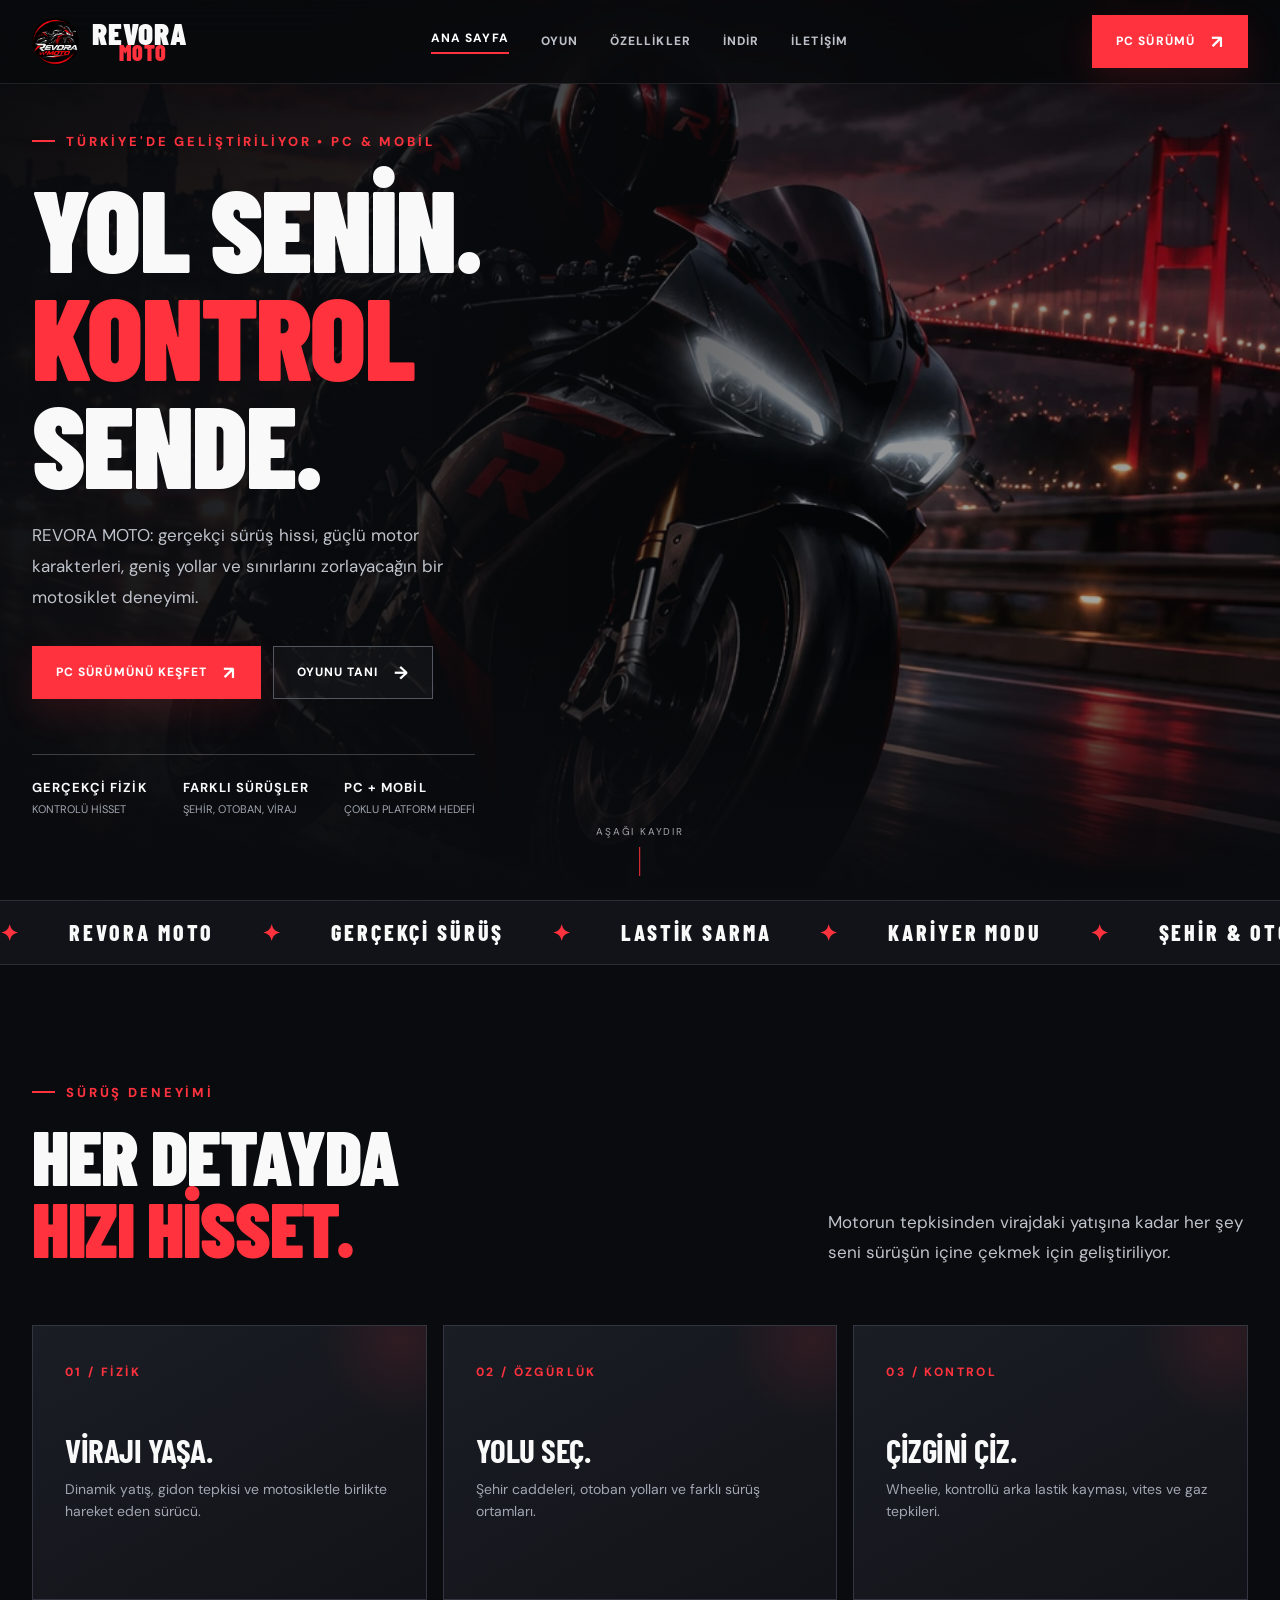
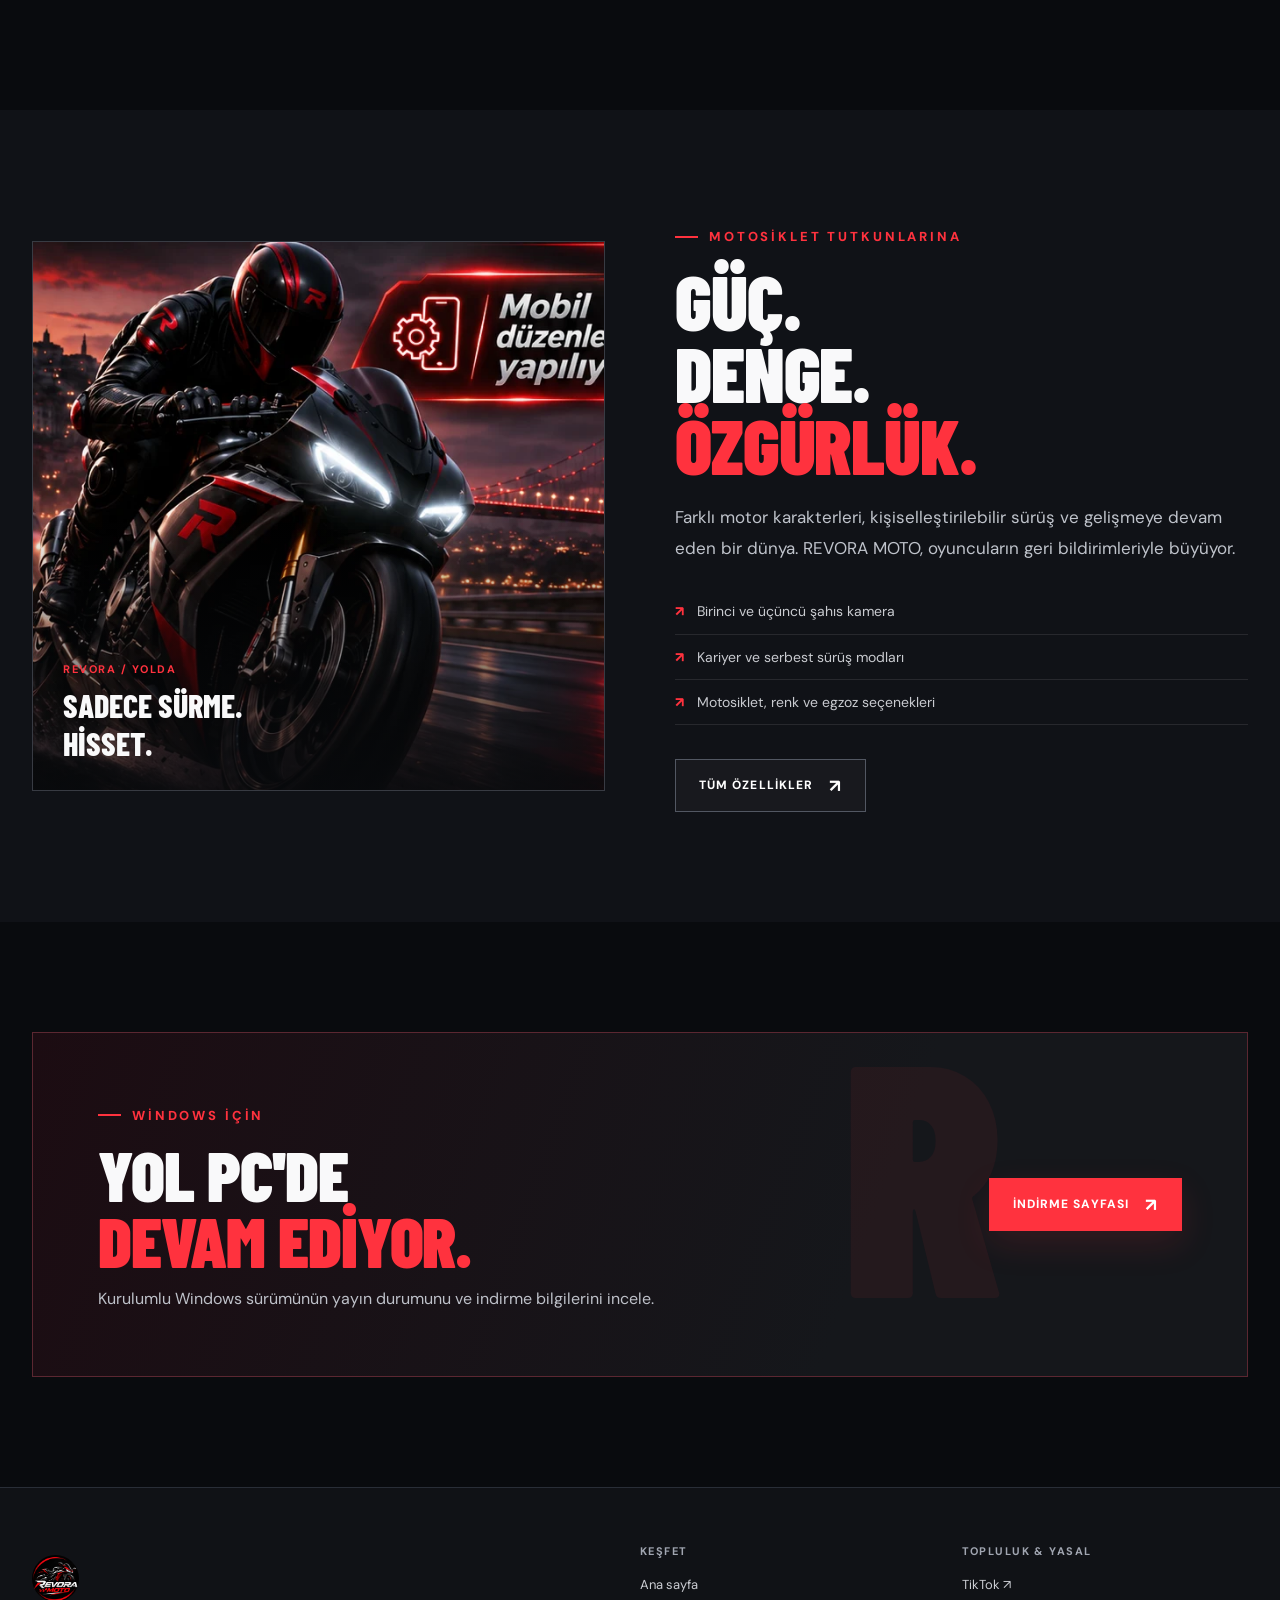
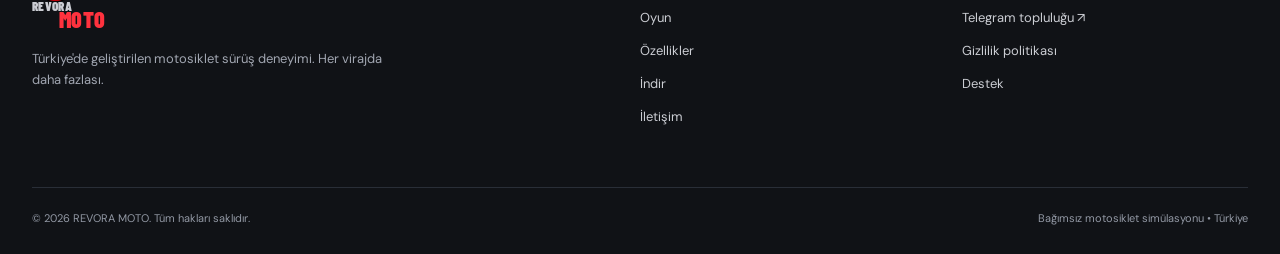
==== index.html @ 7eb58451 "Add files via upload" ====
<!DOCTYPE html>
<html lang="tr"><head><meta charset="utf-8"/><meta content="width=device-width,initial-scale=1" name="viewport"/><meta content="#090b0e" name="theme-color"/><meta content="REVORA MOTO resmi oyun sitesi. Gerçekçi motosiklet sürüşü, PC ve mobil platform planları." name="description"/><title>Ana Sayfa | REVORA MOTO</title><link href="assets/images/icon.png" rel="icon" type="image/png"/><link href="assets/css/style.css" rel="stylesheet"/><link href="https://fonts.googleapis.com" rel="preconnect"/><link crossorigin="" href="https://fonts.gstatic.com" rel="preconnect"/></head><body><header class="site-header"><div class="container header-inner"><a aria-label="REVORA MOTO ana sayfa" class="wordmark" href="index.html"><img alt="" height="47" src="assets/images/revora-logo.webp" width="47"/><span>REVORA <span>MOTO</span></span></a><nav aria-label="Ana menü" class="nav-links" id="navigation"><a class="active" href="index.html">Ana sayfa</a><a class="" href="oyun.html">Oyun</a><a class="" href="ozellikler.html">Özellikler</a><a class="" href="indir.html">İndir</a><a class="" href="iletisim.html">İletişim</a></nav><a class="btn btn-red header-cta" href="indir.html">PC SÜRÜMÜ <span class="arrow">↗</span></a><button aria-controls="navigation" aria-expanded="false" aria-label="Menüyü aç" class="menu-toggle">☰</button></div></header><main><section class="hero grain"><div class="hero-visual"><img alt="Gece şehir yolunda spor motosiklet" fetchpriority="high" src="assets/images/hero-bike.webp"/></div><div class="container hero-content"><span class="eyebrow">Türkiye'de geliştiriliyor • PC &amp; Mobil</span><h1>YOL SENİN.<br/><span class="red">KONTROL</span><br/>SENDE.</h1><p class="lead">REVORA MOTO: gerçekçi sürüş hissi, güçlü motor karakterleri, geniş yollar ve sınırlarını zorlayacağın bir motosiklet deneyimi.</p><div class="hero-actions"><a class="btn btn-red" href="indir.html">PC SÜRÜMÜNÜ KEŞFET <span class="arrow">↗</span></a><a class="btn btn-outline" href="oyun.html">OYUNU TANI <span class="arrow">→</span></a></div><div class="hero-meta"><div><strong>GERÇEKÇİ FİZİK</strong><small>Kontrolü hisset</small></div><div><strong>FARKLI SÜRÜŞLER</strong><small>Şehir, otoban, viraj</small></div><div><strong>PC + MOBİL</strong><small>Çoklu platform hedefi</small></div></div></div><div class="hero-scroll">AŞAĞI KAYDIR</div></section><div aria-hidden="true" class="ticker"><div class="ticker-track"><span>REVORA MOTO</span><span>GERÇEKÇİ SÜRÜŞ</span><span>LASTİK SARMA</span><span>KARİYER MODU</span><span>ŞEHİR &amp; OTOBAN</span><span>REVORA MOTO</span><span>GERÇEKÇİ SÜRÜŞ</span><span>LASTİK SARMA</span><span>KARİYER MODU</span><span>ŞEHİR &amp; OTOBAN</span></div></div><section class="section"><div class="container"><div class="section-header reveal"><div><span class="eyebrow">Sürüş deneyimi</span><h2>HER DETAYDA<br/><span class="red">HIZI HİSSET.</span></h2></div><p class="lead">Motorun tepkisinden virajdaki yatışına kadar her şey seni sürüşün içine çekmek için geliştiriliyor.</p></div><div class="feature-grid"><article class="feature-card reveal"><span class="feature-num">01 / FİZİK</span><h3>VİRAJI YAŞA.</h3><p>Dinamik yatış, gidon tepkisi ve motosikletle birlikte hareket eden sürücü.</p></article><article class="feature-card reveal"><span class="feature-num">02 / ÖZGÜRLÜK</span><h3>YOLU SEÇ.</h3><p>Şehir caddeleri, otoban yolları ve farklı sürüş ortamları.</p></article><article class="feature-card reveal"><span class="feature-num">03 / KONTROL</span><h3>ÇİZGİNİ ÇİZ.</h3><p>Wheelie, kontrollü arka lastik kayması, vites ve gaz tepkileri.</p></article></div></div></section><section class="section" style="background:#101217"><div class="container split"><div class="photo-panel reveal"><img alt="REVORA MOTO motosiklet sürüş tanıtımı" loading="lazy" src="assets/images/city-ride.webp"/><div class="photo-label"><small>REVORA / YOLDA</small>SADECE SÜRME.<br/>HİSSET.</div></div><div class="reveal"><span class="eyebrow">Motosiklet tutkunlarına</span><h2>GÜÇ.<br/>DENGE.<br/><span class="red">ÖZGÜRLÜK.</span></h2><p class="lead">Farklı motor karakterleri, kişiselleştirilebilir sürüş ve gelişmeye devam eden bir dünya. REVORA MOTO, oyuncuların geri bildirimleriyle büyüyor.</p><ul class="bullet-check"><li>Birinci ve üçüncü şahıs kamera</li><li>Kariyer ve serbest sürüş modları</li><li>Motosiklet, renk ve egzoz seçenekleri</li></ul><a class="btn btn-outline" href="ozellikler.html">TÜM ÖZELLİKLER <span class="arrow">↗</span></a></div></div></section><section class="section"><div class="container"><div class="callout reveal"><div><span class="eyebrow">Windows için</span><h2>YOL PC'DE<br/><span class="red">DEVAM EDİYOR.</span></h2><p>Kurulumlu Windows sürümünün yayın durumunu ve indirme bilgilerini incele.</p></div><a class="btn btn-red" href="indir.html">İNDİRME SAYFASI <span class="arrow">↗</span></a></div></div></section></main><footer class="footer"><div class="container"><div class="footer-grid"><div><a class="wordmark" href="index.html"><img alt="" height="47" src="assets/images/revora-logo.webp" width="47"/><span>REVORA <span>MOTO</span></span></a><p class="muted" style="max-width:360px;margin-top:22px;font-size:13px">Türkiye'de geliştirilen motosiklet sürüş deneyimi. Her virajda daha fazlası.</p></div><div><h4>Keşfet</h4><a href="index.html">Ana sayfa</a><a href="oyun.html">Oyun</a><a href="ozellikler.html">Özellikler</a><a href="indir.html">İndir</a><a href="iletisim.html">İletişim</a></div><div><h4>Topluluk &amp; yasal</h4><a data-tiktok-link="" href="#" rel="noopener noreferrer" target="_blank">TikTok ↗</a><a data-telegram-link="" href="https://t.me/+flix45VnpHE5ZTc0" rel="noopener noreferrer" target="_blank">Telegram topluluğu ↗</a><a href="gizlilik.html">Gizlilik politikası</a><a href="iletisim.html">Destek</a></div></div><div class="footer-bottom"><span>© 2026 REVORA MOTO. Tüm hakları saklıdır.</span><span>Bağımsız motosiklet simülasyonu • Türkiye</span></div></div></footer><script src="assets/js/config.js"></script><script src="assets/js/main.js"></script></body></html>
---- assets/css/style.css ----
@import url('https://fonts.googleapis.com/css2?family=Barlow+Condensed:wght@400;500;600;700;800;900&family=DM+Sans:wght@400;500;600;700&display=swap');
:root{--bg:#090b0e;--bg2:#111419;--panel:#171a20;--line:#292e37;--red:#ff323e;--red2:#ab1326;--white:#f9f9fa;--muted:#a1a6b1;--radius:18px;--container:1220px}*{box-sizing:border-box}html{scroll-behavior:smooth}body{margin:0;background:var(--bg);color:var(--white);font-family:'DM Sans',system-ui,sans-serif;line-height:1.6;overflow-x:hidden}body::before{content:'';position:fixed;inset:0;z-index:-1;pointer-events:none;background:radial-gradient(ellipse 50% 42% at 95% -5%,rgba(151,17,35,.11),transparent 70%)}a{text-decoration:none;color:inherit}button,input,textarea{font:inherit}button{cursor:pointer}img{max-width:100%;display:block}::selection{background:var(--red);color:white}.container{width:min(var(--container),calc(100% - 64px));margin:auto}.eyebrow{font:800 13px 'DM Sans';letter-spacing:.22em;text-transform:uppercase;color:var(--red);display:inline-flex;align-items:center;gap:11px}.eyebrow:before{content:'';width:23px;height:2px;background:var(--red)}h1,h2,h3,h4,p{margin-top:0}h1,h2,h3,.display{font-family:'Barlow Condensed',Impact,sans-serif;letter-spacing:-.015em;text-transform:uppercase;line-height:.94}h1{font-size:clamp(64px,9vw,139px);font-weight:900;margin:23px 0}h2{font-size:clamp(46px,6vw,86px);font-weight:850;margin:18px 0 22px}h3{font-size:clamp(26px,3vw,35px);margin-bottom:12px}.red{color:var(--red)}.muted{color:var(--muted)}.lead{font-size:17px;max-width:600px;color:#bfc3cb;line-height:1.8}.small{font-size:13px;color:var(--muted)}.btn{min-height:53px;padding:14px 23px;display:inline-flex;align-items:center;justify-content:center;gap:16px;border:1px solid transparent;text-transform:uppercase;font-weight:800;font-size:12px;letter-spacing:.09em;transition:.24s ease;position:relative}.btn-red{background:var(--red);color:#fff;box-shadow:0 13px 35px #ff323e21}.btn-red:hover{background:#e51c2d;transform:translateY(-2px);box-shadow:0 18px 38px #ff323e36}.btn-outline{border-color:#525762;background:#ffffff08;color:white}.btn-outline:hover{border-color:var(--red);background:#ff323e16;transform:translateY(-2px)}.btn:focus-visible,a:focus-visible,input:focus-visible,textarea:focus-visible{outline:2px solid #fff;outline-offset:4px}.btn[disabled]{cursor:not-allowed;opacity:.48;box-shadow:none;transform:none}.arrow{font-size:18px;line-height:0}.site-header{height:84px;position:fixed;top:0;z-index:100;width:100%;border-bottom:1px solid #ffffff18;background:#08090ccf;backdrop-filter:blur(20px);-webkit-backdrop-filter:blur(20px)}.header-inner{height:100%;display:flex;align-items:center;justify-content:space-between;gap:30px}.wordmark{display:flex;align-items:center;gap:13px;font:900 31px/0.72 'Barlow Condensed';letter-spacing:.025em;white-space:nowrap}.wordmark img{width:47px;height:47px;object-fit:cover;border-radius:50%}.wordmark span span{display:block;color:var(--red);margin-left:27px;font-size:22px}.nav-links{display:flex;align-items:center;gap:32px}.nav-links>a{color:#bdc0c8;font-size:12px;font-weight:800;letter-spacing:.09em;text-transform:uppercase;transition:.2s}.nav-links>a:hover,.nav-links>a.active{color:white}.nav-links>a.active:after{content:'';display:block;height:2px;background:var(--red);margin-top:4px}.menu-toggle{display:none;align-items:center;justify-content:center;border:1px solid var(--line);background:none;color:white;width:44px;height:44px;font-size:24px}.header-cta{white-space:nowrap}.hero{min-height:800px;height:min(940px,100svh);position:relative;display:flex;align-items:center;overflow:hidden;padding-top:84px;background:#0b0d10}.hero-visual{position:absolute;inset:0;pointer-events:none}.hero-visual img{width:100%;height:100%;object-fit:cover;object-position:64% 45%;opacity:.84;filter:saturate(.78) contrast(1.05)}.hero-visual:after{content:'';position:absolute;inset:0;background:linear-gradient(90deg,#090b0ef5 0%,#090b0ed4 30%,#090b0e4a 68%,#090b0e38 100%),linear-gradient(0deg,#090b0e 0%,transparent 32%,#090b0e42 100%)}.hero-content{position:relative;z-index:2;padding:40px 0 95px}.hero h1{max-width:960px}.hero p{max-width:480px}.hero-actions{display:flex;gap:12px;flex-wrap:wrap;margin:34px 0}.hero-meta{display:flex;gap:35px;border-top:1px solid #ffffff35;padding-top:23px;margin-top:55px;width:fit-content}.hero-meta div{display:grid;gap:2px}.hero-meta strong{font-size:13px;text-transform:uppercase;letter-spacing:.08em}.hero-meta small{font-size:11px;color:var(--muted);text-transform:uppercase}.hero-scroll{position:absolute;bottom:24px;left:50%;transform:translateX(-50%);font-size:10px;letter-spacing:.18em;color:#a5a5ae;text-transform:uppercase;z-index:2}.hero-scroll:after{content:'';height:29px;width:1px;background:var(--red);display:block;margin:7px auto 0}.ticker{border-top:1px solid var(--line);border-bottom:1px solid var(--line);overflow:hidden;background:#111318}.ticker-track{width:max-content;display:flex;gap:48px;white-space:nowrap;animation:marquee 28s linear infinite;padding:18px 0;font:800 22px 'Barlow Condensed';letter-spacing:.13em}.ticker-track span:before{content:'✦';color:var(--red);margin-right:48px}@keyframes marquee{to{transform:translateX(-50%)}}.section{padding:110px 0}.section-header{display:flex;justify-content:space-between;gap:40px;align-items:end;margin-bottom:40px}.section-header p{max-width:420px}.feature-grid{display:grid;grid-template-columns:repeat(3,minmax(0,1fr));gap:16px}.feature-card{position:relative;min-height:275px;background:linear-gradient(150deg,#1a1d24,#111318);border:1px solid #333641;padding:32px;overflow:hidden;transition:border-color .3s,transform .3s}.feature-card:hover{border-color:#a8323e;transform:translateY(-5px)}.feature-card:before{content:'';position:absolute;width:170px;height:170px;background:radial-gradient(circle,#ff323e1c,transparent 68%);top:-70px;right:-60px}.feature-num{color:var(--red);font-size:12px;font-weight:800;letter-spacing:.2em}.feature-card h3{margin:51px 0 12px;font-size:33px}.feature-card p{margin:0;color:var(--muted);font-size:14px}.split{display:grid;grid-template-columns:1fr 1fr;align-items:center;gap:70px}.photo-panel{min-height:550px;position:relative;overflow:hidden;border:1px solid #383b43;background:#17191f}.photo-panel img{width:100%;height:100%;position:absolute;inset:0;object-fit:cover}.photo-panel:after{content:'';position:absolute;inset:0;background:linear-gradient(0deg,#090b0ed6,transparent 50%)}.photo-label{position:absolute;bottom:28px;left:30px;z-index:2;font:800 32px 'Barlow Condensed';text-transform:uppercase}.photo-label small{display:block;color:var(--red);font:700 11px 'DM Sans';letter-spacing:.14em;margin-bottom:10px}.bullet-check{list-style:none;padding:0;margin:26px 0 34px}.bullet-check li{padding:11px 0;border-bottom:1px solid #ffffff18;color:#c9cbd0;font-size:14px}.bullet-check li:before{content:'↗';margin-right:13px;color:var(--red);font-weight:900}.callout{padding:65px;background:linear-gradient(110deg,#1c0c12,#15171b 68%);border:1px solid #5b2731;display:flex;align-items:center;justify-content:space-between;gap:40px;position:relative;overflow:hidden}.callout h2{font-size:clamp(40px,5.5vw,70px);margin-bottom:12px}.callout p{margin:0;color:#bec1c9}.callout:after{content:'R';position:absolute;right:20%;top:-65px;color:#ff323e10;font:900 330px 'Barlow Condensed';pointer-events:none}.page-hero{padding:185px 0 90px;position:relative;overflow:hidden;background:radial-gradient(ellipse at 85% 40%,#5e13202b,transparent 48%),linear-gradient(180deg,#14171d,#090b0e)}.page-hero h1{font-size:clamp(65px,9vw,117px);margin-bottom:15px}.page-hero p{max-width:650px}.big-image{width:100%;height:520px;object-fit:cover;border:1px solid #34363f}.stat-bar{display:grid;grid-template-columns:repeat(3,1fr);border:1px solid var(--line);margin-top:65px}.stat{padding:28px;border-right:1px solid var(--line)}.stat:last-child{border-right:0}.stat strong{display:block;font:800 45px 'Barlow Condensed'}.stat span{font-size:12px;letter-spacing:.07em;text-transform:uppercase;color:var(--muted)}.detail-row{display:grid;grid-template-columns:80px 1fr;gap:20px;border-bottom:1px solid var(--line);padding:26px 0}.detail-row>strong{font:800 23px 'Barlow Condensed';color:var(--red)}.detail-row h3{font-size:30px;margin-bottom:8px}.detail-row p{color:var(--muted);max-width:700px;font-size:14px;margin:0}.download-layout{display:grid;grid-template-columns:1.15fr .85fr;gap:23px}.download-card{border:1px solid #4e2b32;background:linear-gradient(145deg,#22151c,#111318);padding:40px;min-height:390px}.download-card .platform{display:flex;align-items:center;gap:14px;font-weight:700;font-size:13px;letter-spacing:.13em;text-transform:uppercase}.platform-icon{width:44px;height:44px;display:grid;place-items:center;color:white;background:#ff323e1b;font-size:25px}.download-card h2{font-size:60px;margin-top:48px}.download-side{display:grid;gap:23px}.mini-card{border:1px solid var(--line);padding:29px;background:#15171c}.mini-card h3{font-size:29px}.tag{display:inline-flex;align-items:center;font-size:10px;font-weight:800;letter-spacing:.12em;text-transform:uppercase;padding:8px 11px;border:1px solid #bd5b61;color:#fbc5c7;background:#ff323e16}.tag.neutral{border-color:#555b63;background:#ffffff08;color:#c9cbd3}.download-message{display:none;margin-top:15px;color:#ffc7cd;font-size:13px}.download-message.show{display:block}.faq{display:grid;grid-template-columns:1fr 1fr;gap:14px}.faq details{border:1px solid var(--line);padding:22px 24px;background:#14171c}.faq summary{font-weight:800;font-size:14px;cursor:pointer;list-style:none;display:flex;justify-content:space-between;align-items:center;gap:18px}.faq summary:after{content:'+';font-size:23px;color:var(--red)}.faq details[open] summary:after{content:'−'}.faq p{font-size:13px;color:var(--muted);padding-top:13px;margin:0}.contact-grid{display:grid;grid-template-columns:1fr 1fr;gap:30px}.contact-box{background:#16191f;border:1px solid var(--line);padding:36px}.contact-box h3{font-size:35px}.contact-box p{color:var(--muted);font-size:14px}.contact-form{display:grid;gap:14px}.form-field{display:grid;gap:8px}.form-field label{font-size:12px;text-transform:uppercase;font-weight:800;letter-spacing:.09em;color:#d2d5db}.form-field input,.form-field textarea{width:100%;background:#0d0f13;border:1px solid #363a43;color:#fff;padding:14px;outline:0;resize:vertical}.form-field input:focus,.form-field textarea:focus{border-color:var(--red)}.notice{border-left:3px solid var(--red);background:#ff323e12;padding:15px 18px;color:#cbd0da;font-size:13px}.footer{border-top:1px solid var(--line);padding:55px 0 26px;background:#101216}.footer-grid{display:grid;grid-template-columns:2fr 1fr 1fr;gap:35px}.footer h4{font-size:11px;letter-spacing:.13em;text-transform:uppercase;color:var(--muted)}.footer a{display:block;font-size:13px;margin:12px 0;color:#cbcdd3}.footer a:hover{color:white}.footer-bottom{display:flex;justify-content:space-between;border-top:1px solid var(--line);padding-top:22px;margin-top:48px;color:#9298a4;font-size:11px}.reveal{opacity:0;transform:translateY(26px);transition:opacity .7s,transform .7s}.reveal.visible{opacity:1;transform:translateY(0)}.grain{position:relative}.grain:after{content:'';position:absolute;inset:0;pointer-events:none;opacity:.16;background:repeating-linear-gradient(0deg,transparent 0px,transparent 3px,#ffffff06 4px)}.line{height:1px;background:var(--line)}.legal{max-width:850px}.legal h2{font-size:36px;margin-top:35px}.legal p,.legal li{color:#bdc1c9}.legal a{text-decoration:underline}.pill-list{display:flex;gap:10px;flex-wrap:wrap}.pill-list span{border:1px solid #343840;padding:8px 12px;color:#c8cbd2;font-size:11px;text-transform:uppercase;letter-spacing:.08em}.showcase-grid{display:grid;grid-template-columns:1.2fr .8fr;gap:18px}.showcase-grid .photo-panel{min-height:480px}.showcase-grid .photo-panel:nth-child(2) img{object-position:center}.floating-label{position:absolute;bottom:25px;left:28px;z-index:2;font:800 35px 'Barlow Condensed';text-transform:uppercase}.floating-label small{display:block;font:700 12px 'DM Sans';color:var(--red);letter-spacing:.13em;margin-bottom:8px}@media(max-width:1020px){.nav-links{gap:17px}.header-cta{display:none}.hero{min-height:700px}.split{gap:38px}.feature-grid{grid-template-columns:repeat(2,1fr)}}@media(max-width:760px){.container{width:calc(100% - 34px)}.site-header{height:68px}.wordmark{font-size:25px}.wordmark img{width:37px;height:37px}.wordmark span span{font-size:18px;margin-left:19px}.menu-toggle{display:flex}.nav-links{display:none;position:absolute;top:68px;left:0;right:0;flex-direction:column;align-items:stretch;gap:0;background:#101216f7;border-bottom:1px solid #3b3f46;padding:15px 25px 25px}.nav-links.open{display:flex}.nav-links>a{padding:13px 0}.nav-links>a.active:after{display:none}.hero{height:auto;min-height:760px;padding-top:80px}.hero-visual img{object-position:58%}.hero-visual:after{background:linear-gradient(90deg,#090b0edc,transparent 85%),linear-gradient(0deg,#090b0e 1%,#090b0e53 60%,#090b0e76 100%)}h1{font-size:clamp(58px,13.5vw,90px)}.hero-content{padding-bottom:115px}.hero-meta{gap:20px;flex-wrap:wrap}.hero-actions .btn{flex:1;white-space:nowrap}.section{padding:70px 0}.section-header,.split,.download-layout,.contact-grid,.showcase-grid{grid-template-columns:1fr;display:grid;gap:26px}.section-header{align-items:start}.feature-grid,.faq{grid-template-columns:1fr}.feature-card{min-height:220px}.feature-card h3{margin-top:34px}.photo-panel{min-height:370px}.showcase-grid .photo-panel{min-height:360px}.callout{padding:30px;display:grid}.page-hero{padding:132px 0 66px}.page-hero h1{font-size:clamp(58px,14vw,94px)}.stat-bar{grid-template-columns:1fr}.stat{border-right:0;border-bottom:1px solid var(--line)}.stat:last-child{border-bottom:0}.download-card{padding:28px;min-height:360px}.download-card h2{font-size:52px}.footer-grid{grid-template-columns:1fr 1fr}.footer-grid>div:first-child{grid-column:1/-1}.footer-bottom{display:grid;gap:6px}.big-image{height:300px}}@media(prefers-reduced-motion:reduce){*,*:before,*:after{animation-duration:.01ms!important;transition-duration:.01ms!important;scroll-behavior:auto!important}.reveal{opacity:1;transform:none}}

/* Social contact cards */
.social-contact-card{min-height:310px;display:flex;flex-direction:column;align-items:flex-start;gap:14px;position:relative;overflow:hidden;transition:transform .28s,border-color .28s,box-shadow .28s;background:linear-gradient(145deg,#1b1e25,#101216)}
.social-contact-card::after{content:'';position:absolute;right:-75px;top:-75px;width:220px;height:220px;background:radial-gradient(circle,#e71d3330,transparent 70%);pointer-events:none}
.social-contact-card:hover{transform:translateY(-5px);border-color:#d9414c;box-shadow:0 15px 38px #0005}
.social-contact-card h3{font-size:clamp(27px,3vw,40px);margin:3px 0 0;overflow-wrap:anywhere}
.social-contact-card p{margin:0 0 15px;max-width:36ch;line-height:1.7}
.social-contact-card .btn{margin-top:auto}
.contact-info-note{grid-column:1/-1;padding:25px 30px;background:linear-gradient(90deg,#230e14,#15171b);border-left:3px solid var(--red);color:#cbd0da}
.contact-info-note strong{font-size:12px;letter-spacing:.14em;color:#fff}
.contact-info-note p{margin:9px 0 0;font-size:13px;line-height:1.7}
@media(max-width:760px){.social-contact-card{min-height:280px}}
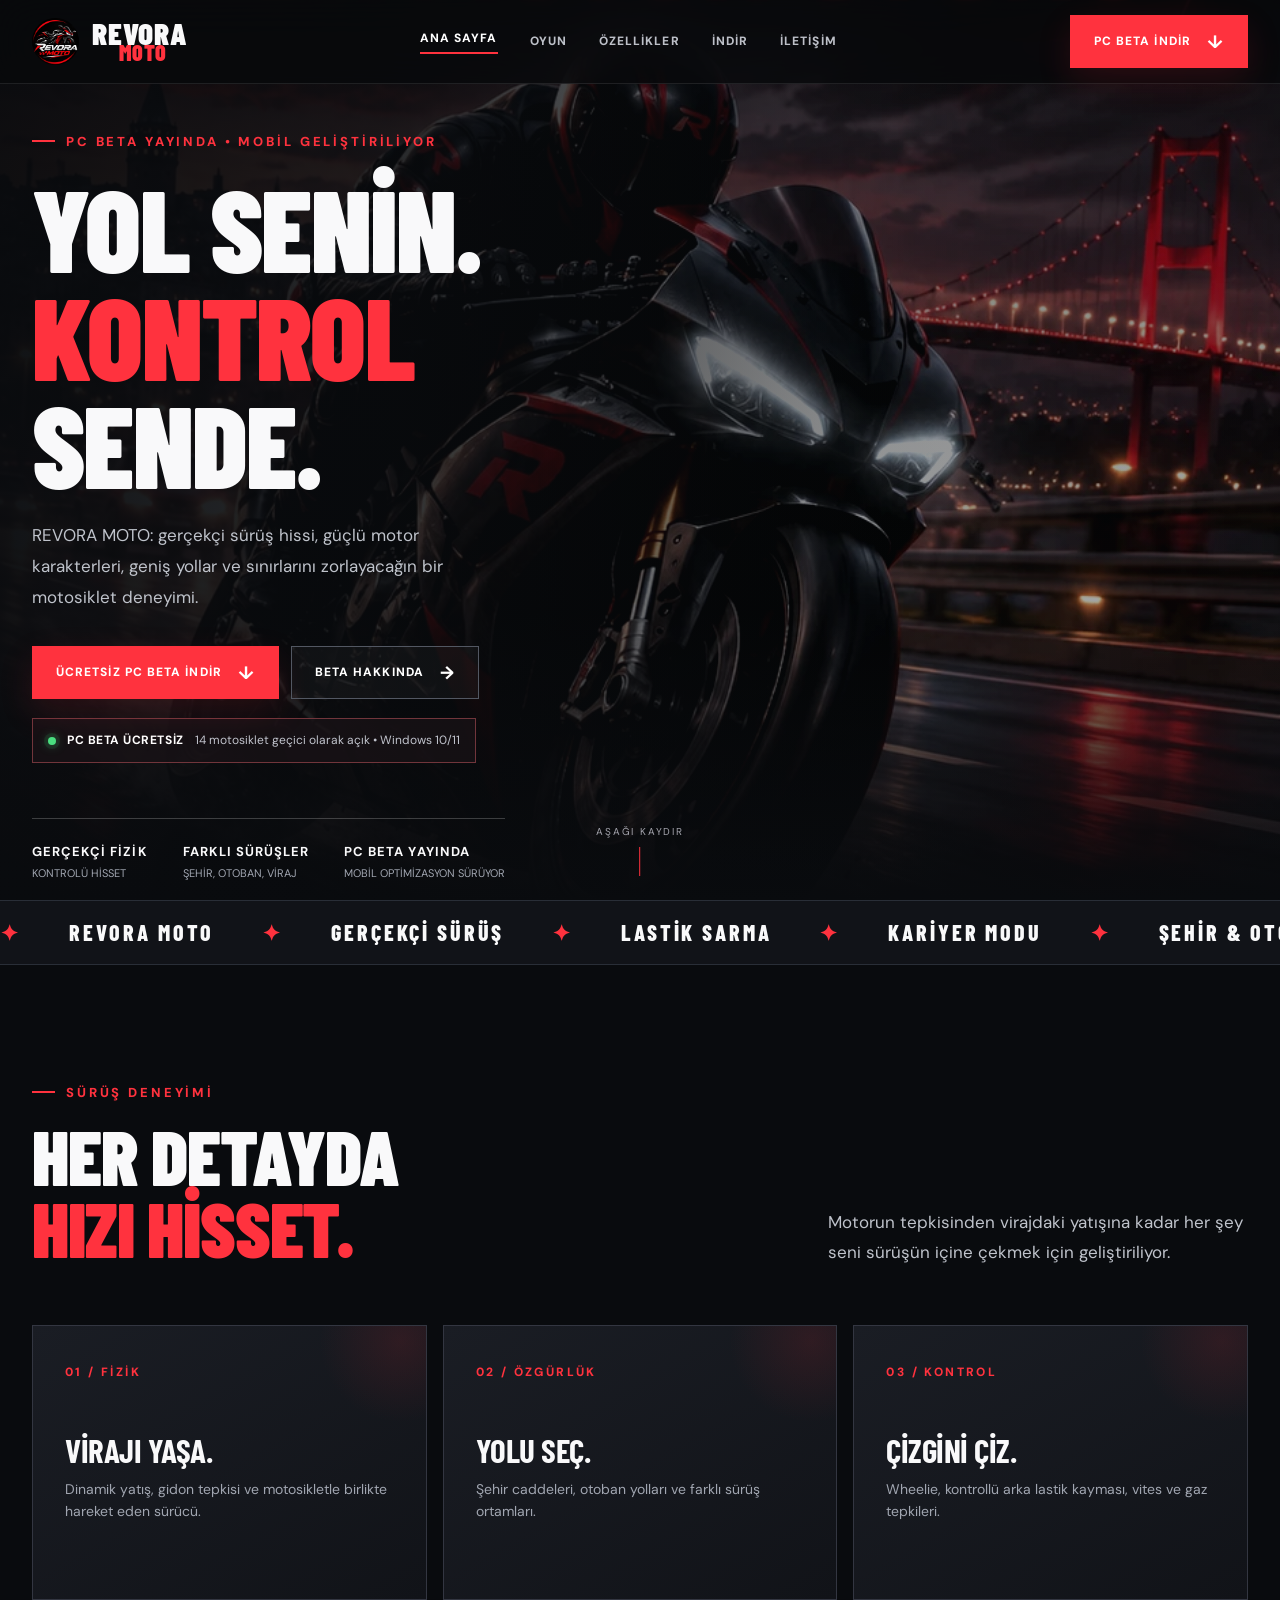
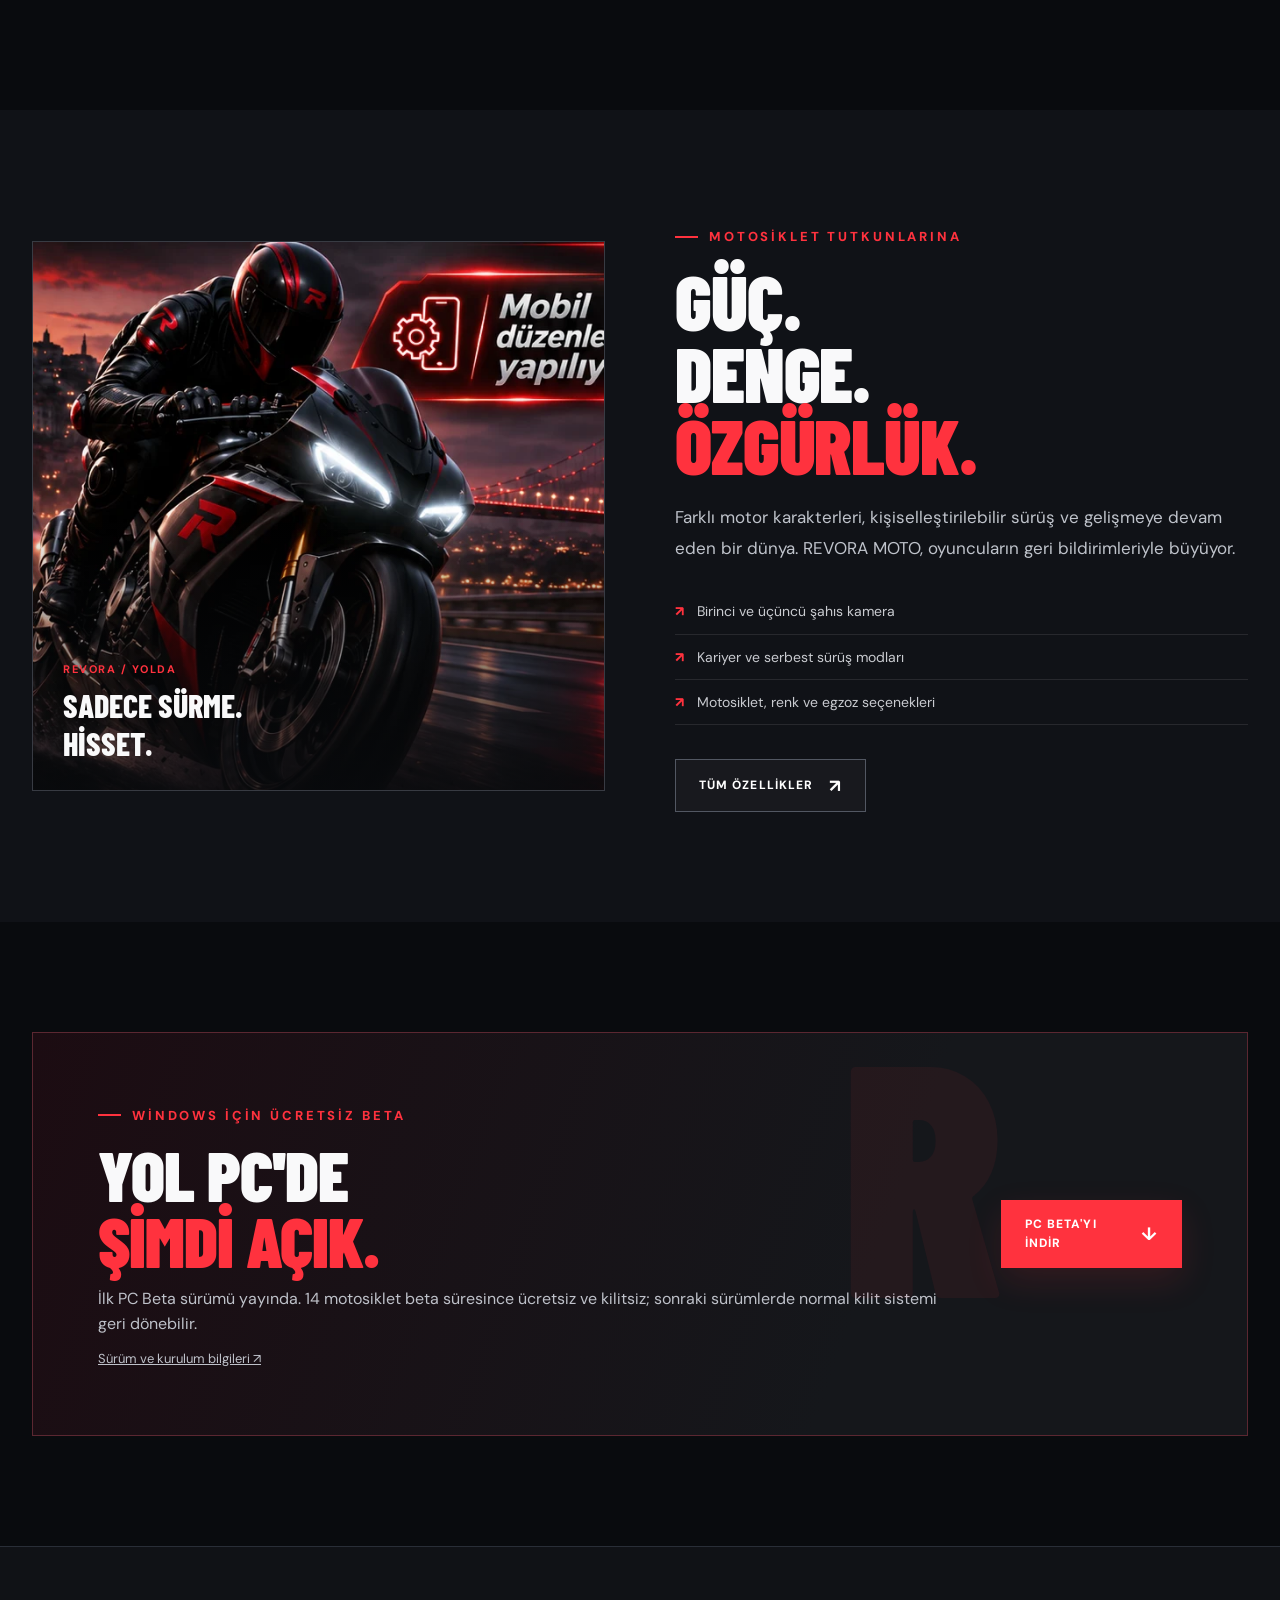
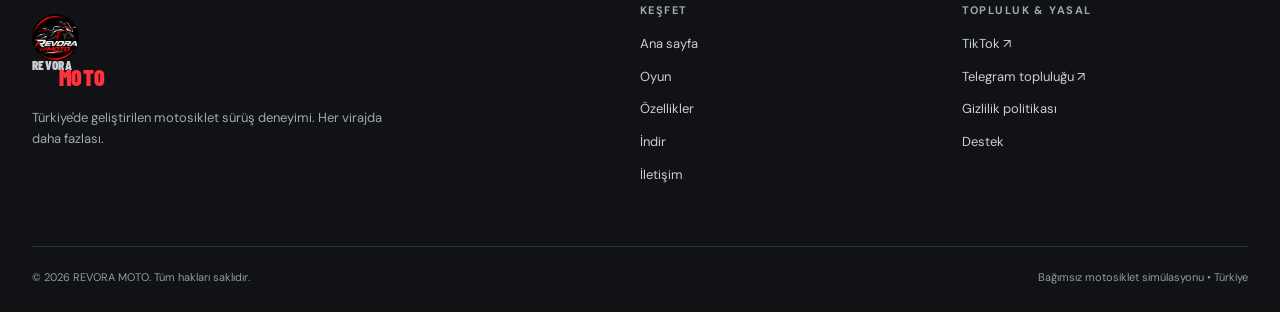
==== commit e677fa95: "Add files via upload" ====
--- a/index.html
+++ b/index.html
@@ -1,2 +1,3 @@
 <!DOCTYPE html>
-<html lang="tr"><head><meta charset="utf-8"/><meta content="width=device-width,initial-scale=1" name="viewport"/><meta content="#090b0e" name="theme-color"/><meta content="REVORA MOTO resmi oyun sitesi. Gerçekçi motosiklet sürüşü, PC ve mobil platform planları." name="description"/><title>Ana Sayfa | REVORA MOTO</title><link href="assets/images/icon.png" rel="icon" type="image/png"/><link href="assets/css/style.css" rel="stylesheet"/><link href="https://fonts.googleapis.com" rel="preconnect"/><link crossorigin="" href="https://fonts.gstatic.com" rel="preconnect"/></head><body><header class="site-header"><div class="container header-inner"><a aria-label="REVORA MOTO ana sayfa" class="wordmark" href="index.html"><img alt="" height="47" src="assets/images/revora-logo.webp" width="47"/><span>REVORA <span>MOTO</span></span></a><nav aria-label="Ana menü" class="nav-links" id="navigation"><a class="active" href="index.html">Ana sayfa</a><a class="" href="oyun.html">Oyun</a><a class="" href="ozellikler.html">Özellikler</a><a class="" href="indir.html">İndir</a><a class="" href="iletisim.html">İletişim</a></nav><a class="btn btn-red header-cta" href="indir.html">PC SÜRÜMÜ <span class="arrow">↗</span></a><button aria-controls="navigation" aria-expanded="false" aria-label="Menüyü aç" class="menu-toggle">☰</button></div></header><main><section class="hero grain"><div class="hero-visual"><img alt="Gece şehir yolunda spor motosiklet" fetchpriority="high" src="assets/images/hero-bike.webp"/></div><div class="container hero-content"><span class="eyebrow">Türkiye'de geliştiriliyor • PC &amp; Mobil</span><h1>YOL SENİN.<br/><span class="red">KONTROL</span><br/>SENDE.</h1><p class="lead">REVORA MOTO: gerçekçi sürüş hissi, güçlü motor karakterleri, geniş yollar ve sınırlarını zorlayacağın bir motosiklet deneyimi.</p><div class="hero-actions"><a class="btn btn-red" href="indir.html">PC SÜRÜMÜNÜ KEŞFET <span class="arrow">↗</span></a><a class="btn btn-outline" href="oyun.html">OYUNU TANI <span class="arrow">→</span></a></div><div class="hero-meta"><div><strong>GERÇEKÇİ FİZİK</strong><small>Kontrolü hisset</small></div><div><strong>FARKLI SÜRÜŞLER</strong><small>Şehir, otoban, viraj</small></div><div><strong>PC + MOBİL</strong><small>Çoklu platform hedefi</small></div></div></div><div class="hero-scroll">AŞAĞI KAYDIR</div></section><div aria-hidden="true" class="ticker"><div class="ticker-track"><span>REVORA MOTO</span><span>GERÇEKÇİ SÜRÜŞ</span><span>LASTİK SARMA</span><span>KARİYER MODU</span><span>ŞEHİR &amp; OTOBAN</span><span>REVORA MOTO</span><span>GERÇEKÇİ SÜRÜŞ</span><span>LASTİK SARMA</span><span>KARİYER MODU</span><span>ŞEHİR &amp; OTOBAN</span></div></div><section class="section"><div class="container"><div class="section-header reveal"><div><span class="eyebrow">Sürüş deneyimi</span><h2>HER DETAYDA<br/><span class="red">HIZI HİSSET.</span></h2></div><p class="lead">Motorun tepkisinden virajdaki yatışına kadar her şey seni sürüşün içine çekmek için geliştiriliyor.</p></div><div class="feature-grid"><article class="feature-card reveal"><span class="feature-num">01 / FİZİK</span><h3>VİRAJI YAŞA.</h3><p>Dinamik yatış, gidon tepkisi ve motosikletle birlikte hareket eden sürücü.</p></article><article class="feature-card reveal"><span class="feature-num">02 / ÖZGÜRLÜK</span><h3>YOLU SEÇ.</h3><p>Şehir caddeleri, otoban yolları ve farklı sürüş ortamları.</p></article><article class="feature-card reveal"><span class="feature-num">03 / KONTROL</span><h3>ÇİZGİNİ ÇİZ.</h3><p>Wheelie, kontrollü arka lastik kayması, vites ve gaz tepkileri.</p></article></div></div></section><section class="section" style="background:#101217"><div class="container split"><div class="photo-panel reveal"><img alt="REVORA MOTO motosiklet sürüş tanıtımı" loading="lazy" src="assets/images/city-ride.webp"/><div class="photo-label"><small>REVORA / YOLDA</small>SADECE SÜRME.<br/>HİSSET.</div></div><div class="reveal"><span class="eyebrow">Motosiklet tutkunlarına</span><h2>GÜÇ.<br/>DENGE.<br/><span class="red">ÖZGÜRLÜK.</span></h2><p class="lead">Farklı motor karakterleri, kişiselleştirilebilir sürüş ve gelişmeye devam eden bir dünya. REVORA MOTO, oyuncuların geri bildirimleriyle büyüyor.</p><ul class="bullet-check"><li>Birinci ve üçüncü şahıs kamera</li><li>Kariyer ve serbest sürüş modları</li><li>Motosiklet, renk ve egzoz seçenekleri</li></ul><a class="btn btn-outline" href="ozellikler.html">TÜM ÖZELLİKLER <span class="arrow">↗</span></a></div></div></section><section class="section"><div class="container"><div class="callout reveal"><div><span class="eyebrow">Windows için</span><h2>YOL PC'DE<br/><span class="red">DEVAM EDİYOR.</span></h2><p>Kurulumlu Windows sürümünün yayın durumunu ve indirme bilgilerini incele.</p></div><a class="btn btn-red" href="indir.html">İNDİRME SAYFASI <span class="arrow">↗</span></a></div></div></section></main><footer class="footer"><div class="container"><div class="footer-grid"><div><a class="wordmark" href="index.html"><img alt="" height="47" src="assets/images/revora-logo.webp" width="47"/><span>REVORA <span>MOTO</span></span></a><p class="muted" style="max-width:360px;margin-top:22px;font-size:13px">Türkiye'de geliştirilen motosiklet sürüş deneyimi. Her virajda daha fazlası.</p></div><div><h4>Keşfet</h4><a href="index.html">Ana sayfa</a><a href="oyun.html">Oyun</a><a href="ozellikler.html">Özellikler</a><a href="indir.html">İndir</a><a href="iletisim.html">İletişim</a></div><div><h4>Topluluk &amp; yasal</h4><a data-tiktok-link="" href="#" rel="noopener noreferrer" target="_blank">TikTok ↗</a><a data-telegram-link="" href="https://t.me/+flix45VnpHE5ZTc0" rel="noopener noreferrer" target="_blank">Telegram topluluğu ↗</a><a href="gizlilik.html">Gizlilik politikası</a><a href="iletisim.html">Destek</a></div></div><div class="footer-bottom"><span>© 2026 REVORA MOTO. Tüm hakları saklıdır.</span><span>Bağımsız motosiklet simülasyonu • Türkiye</span></div></div></footer><script src="assets/js/config.js"></script><script src="assets/js/main.js"></script></body></html>+<html lang="tr"><head><meta charset="utf-8"/><meta content="width=device-width,initial-scale=1" name="viewport"/><meta content="#090b0e" name="theme-color"/><meta content="REVORA MOTO resmi oyun sitesi. Gerçekçi motosiklet sürüşü, PC ve mobil platform planları." name="description"/><title>Ana Sayfa | REVORA MOTO</title><link href="assets/images/icon.png" rel="icon" type="image/png"/><link href="assets/css/style.css" rel="stylesheet"/><link href="https://fonts.googleapis.com" rel="preconnect"/><link crossorigin="" href="https://fonts.gstatic.com" rel="preconnect"/></head><body><header class="site-header"><div class="container header-inner"><a aria-label="REVORA MOTO ana sayfa" class="wordmark" href="index.html"><img alt="" height="47" src="assets/images/revora-logo.webp" width="47"/><span>REVORA <span>MOTO</span></span></a><nav aria-label="Ana menü" class="nav-links" id="navigation"><a class="active" href="index.html">Ana sayfa</a><a class="" href="oyun.html">Oyun</a><a class="" href="ozellikler.html">Özellikler</a><a class="" href="indir.html">İndir</a><a class="" href="iletisim.html">İletişim</a></nav><a class="btn btn-red header-cta" href="https://github.com/cwtin00/revora-moto-downloads/releases/download/v0.1.0-beta/REVORA_MOTO_PC_BETA.zip">PC BETA İNDİR <span class="arrow">↓</span></a><button aria-controls="navigation" aria-expanded="false" aria-label="Menüyü aç" class="menu-toggle">☰</button></div></header><main><section class="hero grain"><div class="hero-visual"><img alt="Gece şehir yolunda spor motosiklet" fetchpriority="high" src="assets/images/hero-bike.webp"/></div><div class="container hero-content"><span class="eyebrow">PC BETA YAYINDA • MOBİL GELİŞTİRİLİYOR</span><h1>YOL SENİN.<br/><span class="red">KONTROL</span><br/>SENDE.</h1><p class="lead">REVORA MOTO: gerçekçi sürüş hissi, güçlü motor karakterleri, geniş yollar ve sınırlarını zorlayacağın bir motosiklet deneyimi.</p><div class="hero-actions"><a class="btn btn-red" href="https://github.com/cwtin00/revora-moto-downloads/releases/download/v0.1.0-beta/REVORA_MOTO_PC_BETA.zip">ÜCRETSİZ PC BETA İNDİR <span class="arrow">↓</span></a><a class="btn btn-outline" href="indir.html">BETA HAKKINDA <span class="arrow">→</span></a></div>
+<div class="hero-beta-note"><span class="beta-live-dot"></span><strong>PC BETA ÜCRETSİZ</strong><span>14 motosiklet geçici olarak açık • Windows 10/11</span></div><div class="hero-meta"><div><strong>GERÇEKÇİ FİZİK</strong><small>Kontrolü hisset</small></div><div><strong>FARKLI SÜRÜŞLER</strong><small>Şehir, otoban, viraj</small></div><div><strong>PC BETA YAYINDA</strong><small>Mobil optimizasyon sürüyor</small></div></div></div><div class="hero-scroll">AŞAĞI KAYDIR</div></section><div aria-hidden="true" class="ticker"><div class="ticker-track"><span>REVORA MOTO</span><span>GERÇEKÇİ SÜRÜŞ</span><span>LASTİK SARMA</span><span>KARİYER MODU</span><span>ŞEHİR &amp; OTOBAN</span><span>REVORA MOTO</span><span>GERÇEKÇİ SÜRÜŞ</span><span>LASTİK SARMA</span><span>KARİYER MODU</span><span>ŞEHİR &amp; OTOBAN</span></div></div><section class="section"><div class="container"><div class="section-header reveal"><div><span class="eyebrow">Sürüş deneyimi</span><h2>HER DETAYDA<br/><span class="red">HIZI HİSSET.</span></h2></div><p class="lead">Motorun tepkisinden virajdaki yatışına kadar her şey seni sürüşün içine çekmek için geliştiriliyor.</p></div><div class="feature-grid"><article class="feature-card reveal"><span class="feature-num">01 / FİZİK</span><h3>VİRAJI YAŞA.</h3><p>Dinamik yatış, gidon tepkisi ve motosikletle birlikte hareket eden sürücü.</p></article><article class="feature-card reveal"><span class="feature-num">02 / ÖZGÜRLÜK</span><h3>YOLU SEÇ.</h3><p>Şehir caddeleri, otoban yolları ve farklı sürüş ortamları.</p></article><article class="feature-card reveal"><span class="feature-num">03 / KONTROL</span><h3>ÇİZGİNİ ÇİZ.</h3><p>Wheelie, kontrollü arka lastik kayması, vites ve gaz tepkileri.</p></article></div></div></section><section class="section" style="background:#101217"><div class="container split"><div class="photo-panel reveal"><img alt="REVORA MOTO motosiklet sürüş tanıtımı" loading="lazy" src="assets/images/city-ride.webp"/><div class="photo-label"><small>REVORA / YOLDA</small>SADECE SÜRME.<br/>HİSSET.</div></div><div class="reveal"><span class="eyebrow">Motosiklet tutkunlarına</span><h2>GÜÇ.<br/>DENGE.<br/><span class="red">ÖZGÜRLÜK.</span></h2><p class="lead">Farklı motor karakterleri, kişiselleştirilebilir sürüş ve gelişmeye devam eden bir dünya. REVORA MOTO, oyuncuların geri bildirimleriyle büyüyor.</p><ul class="bullet-check"><li>Birinci ve üçüncü şahıs kamera</li><li>Kariyer ve serbest sürüş modları</li><li>Motosiklet, renk ve egzoz seçenekleri</li></ul><a class="btn btn-outline" href="ozellikler.html">TÜM ÖZELLİKLER <span class="arrow">↗</span></a></div></div></section><section class="section"><div class="container"><div class="callout reveal"><div><span class="eyebrow">Windows için ücretsiz beta</span><h2>YOL PC'DE<br/><span class="red">ŞİMDİ AÇIK.</span></h2><p>İlk PC Beta sürümü yayında. 14 motosiklet beta süresince ücretsiz ve kilitsiz; sonraki sürümlerde normal kilit sistemi geri dönebilir.</p><p class="small" style="margin-top:12px"><a href="indir.html" style="text-decoration:underline">Sürüm ve kurulum bilgileri ↗</a></p></div><a class="btn btn-red" href="https://github.com/cwtin00/revora-moto-downloads/releases/download/v0.1.0-beta/REVORA_MOTO_PC_BETA.zip">PC BETA'YI İNDİR <span class="arrow">↓</span></a></div></div></section></main><footer class="footer"><div class="container"><div class="footer-grid"><div><a class="wordmark" href="index.html"><img alt="" height="47" src="assets/images/revora-logo.webp" width="47"/><span>REVORA <span>MOTO</span></span></a><p class="muted" style="max-width:360px;margin-top:22px;font-size:13px">Türkiye'de geliştirilen motosiklet sürüş deneyimi. Her virajda daha fazlası.</p></div><div><h4>Keşfet</h4><a href="index.html">Ana sayfa</a><a href="oyun.html">Oyun</a><a href="ozellikler.html">Özellikler</a><a href="indir.html">İndir</a><a href="iletisim.html">İletişim</a></div><div><h4>Topluluk &amp; yasal</h4><a data-tiktok-link="" href="#" rel="noopener noreferrer" target="_blank">TikTok ↗</a><a data-telegram-link="" href="https://t.me/+flix45VnpHE5ZTc0" rel="noopener noreferrer" target="_blank">Telegram topluluğu ↗</a><a href="gizlilik.html">Gizlilik politikası</a><a href="iletisim.html">Destek</a></div></div><div class="footer-bottom"><span>© 2026 REVORA MOTO. Tüm hakları saklıdır.</span><span>Bağımsız motosiklet simülasyonu • Türkiye</span></div></div></footer><script src="assets/js/config.js"></script><script src="assets/js/main.js"></script></body></html>
--- a/assets/css/style.css
+++ b/assets/css/style.css
@@ -12,3 +12,28 @@
 .contact-info-note strong{font-size:12px;letter-spacing:.14em;color:#fff}
 .contact-info-note p{margin:9px 0 0;font-size:13px;line-height:1.7}
 @media(max-width:760px){.social-contact-card{min-height:280px}}
+
+/* REVORA MOTO PC Beta release - prominent, responsive download treatment */
+.tag-live{background:#ff323e20;border-color:#ff4854;color:#fff;gap:8px;white-space:nowrap}
+.beta-live-dot{display:inline-block;flex:none;width:8px;height:8px;border-radius:50%;background:#4ade80;box-shadow:0 0 0 4px #4ade8019,0 0 12px #4ade807a}
+.hero-beta-note{display:flex;align-items:center;gap:11px;flex-wrap:wrap;color:#e8e8eb;font-size:12px;padding:12px 15px;width:fit-content;max-width:100%;border:1px solid #71353b;background:#191217bb;margin-top:-15px;margin-bottom:24px}
+.hero-beta-note strong{color:#fff;letter-spacing:.045em}
+.hero-beta-note span:last-child{color:#c0c3cc}
+.download-card{position:relative;overflow:hidden;background:radial-gradient(circle at 98% 0%,#70131f54,transparent 48%),linear-gradient(145deg,#211118,#111318);min-height:0}
+.download-card h2{margin-top:28px;margin-bottom:20px;font-size:clamp(53px,5.6vw,82px)}
+.download-card .beta-intro{max-width:580px;line-height:1.8;font-size:15px}
+.download-card .beta-intro strong{color:#fff}
+.beta-highlights{display:grid;grid-template-columns:repeat(3,minmax(0,1fr));gap:9px;margin:26px 0 22px}
+.beta-highlights>div{padding:15px 10px;border:1px solid #57303a;background:#0f1116cc;display:grid;gap:4px}
+.beta-highlights strong{font:800 clamp(22px,2.8vw,33px)/1 'Barlow Condensed',Impact,sans-serif;color:#fff}
+.beta-highlights span{font-size:10px;letter-spacing:.12em;color:#c2c4ca;font-weight:800}
+.download-actions{display:flex;gap:11px;flex-wrap:wrap;align-items:center}
+.download-actions .btn-download{min-height:62px;font-size:14px;letter-spacing:.03em;box-shadow:0 13px 40px #ff323e4a;text-align:center}
+.download-actions .btn-outline{min-height:62px}
+.download-helper{margin:15px 0 0;font-size:12px;color:#b8beca;line-height:1.9}
+.download-helper span{color:#ff505f;margin:0 4px}
+.beta-terms{margin-top:23px;border-left:3px solid #ff323e;background:#ff323e0d;padding:17px 19px}
+.beta-terms>strong{font-size:12px;letter-spacing:.12em;color:#fff}
+.beta-terms p{font-size:13px;color:#c5c7d0;line-height:1.75;margin:8px 0 0}
+.beta-terms p strong{color:#fff}
+@media(max-width:760px){.download-card{padding:25px}.download-card .platform{gap:9px;flex-wrap:wrap}.download-card h2{font-size:clamp(54px,13vw,82px)}.download-actions .btn{width:100%}.beta-highlights{gap:6px}.beta-highlights>div{padding:11px 8px}.beta-highlights strong{font-size:26px}.beta-highlights span{font-size:9px}.hero-beta-note{margin-top:0;line-height:1.5}.hero-actions .btn{white-space:normal;text-align:center}}
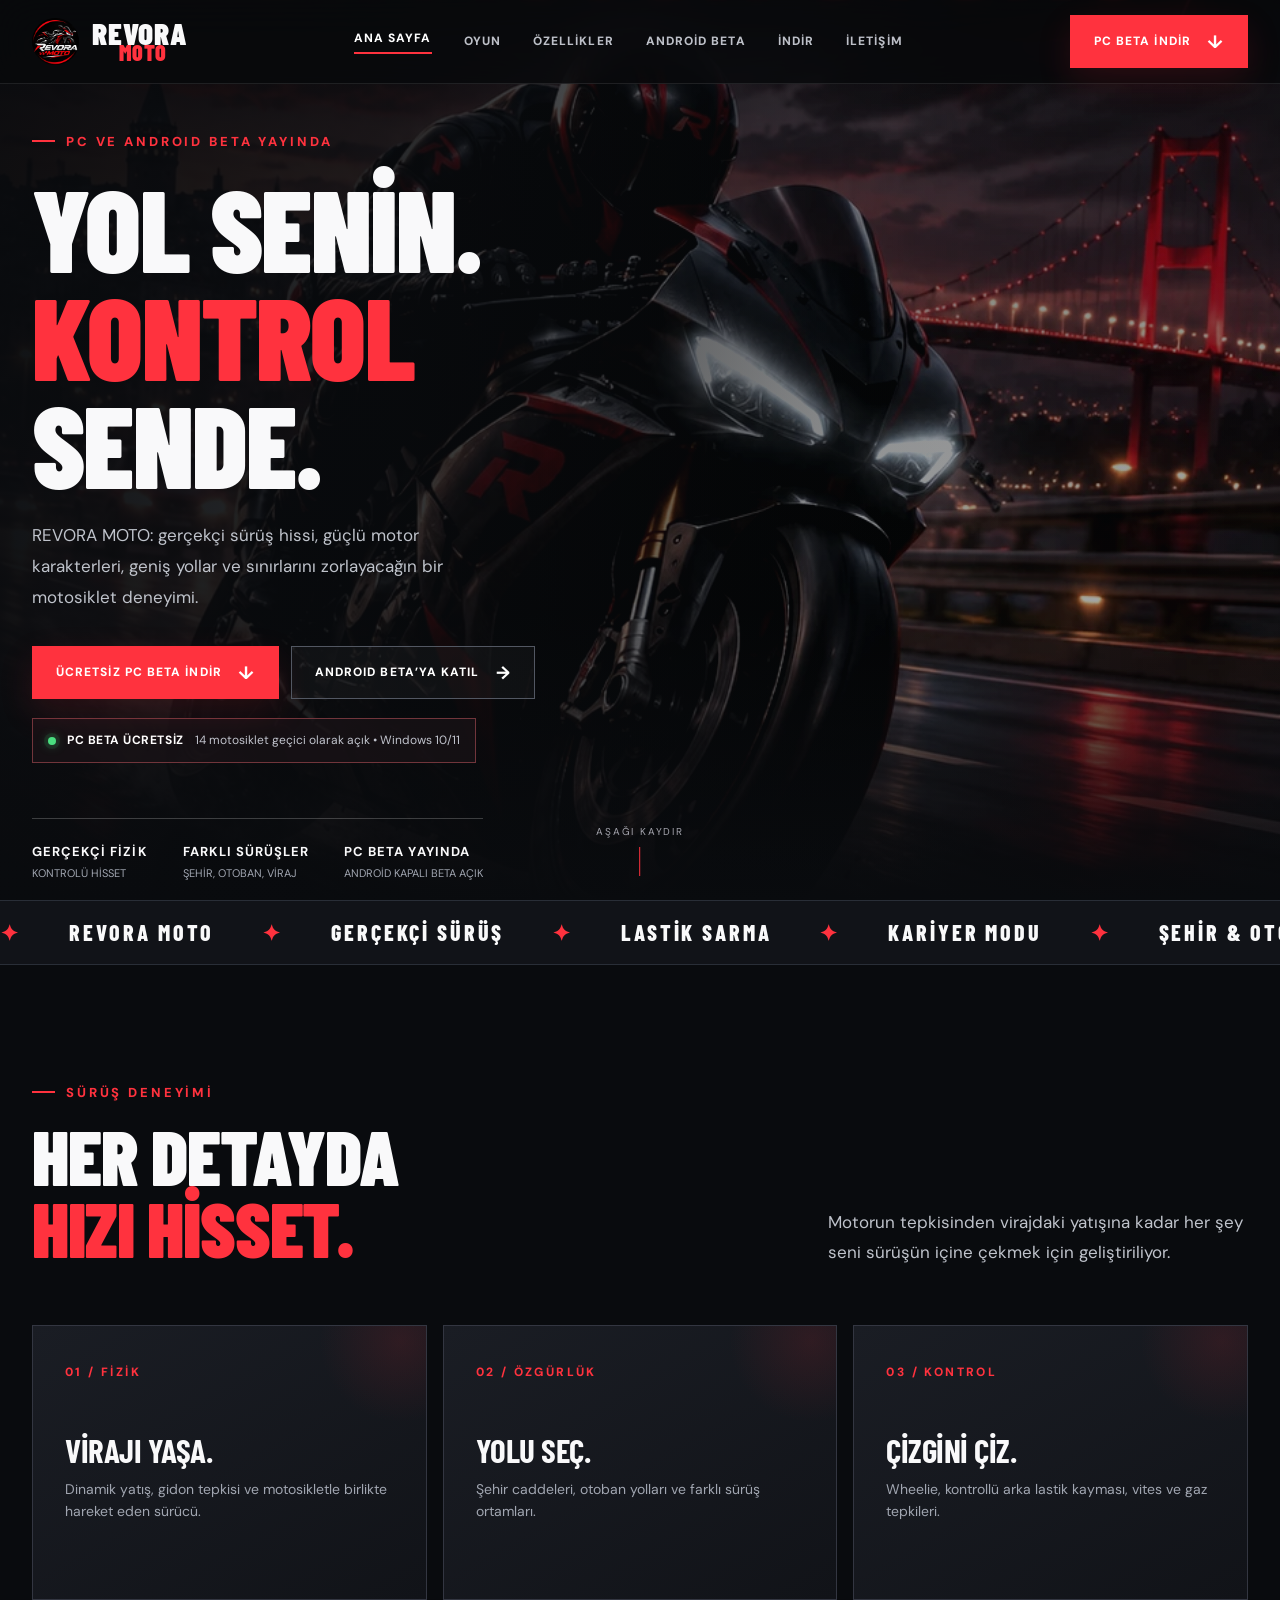
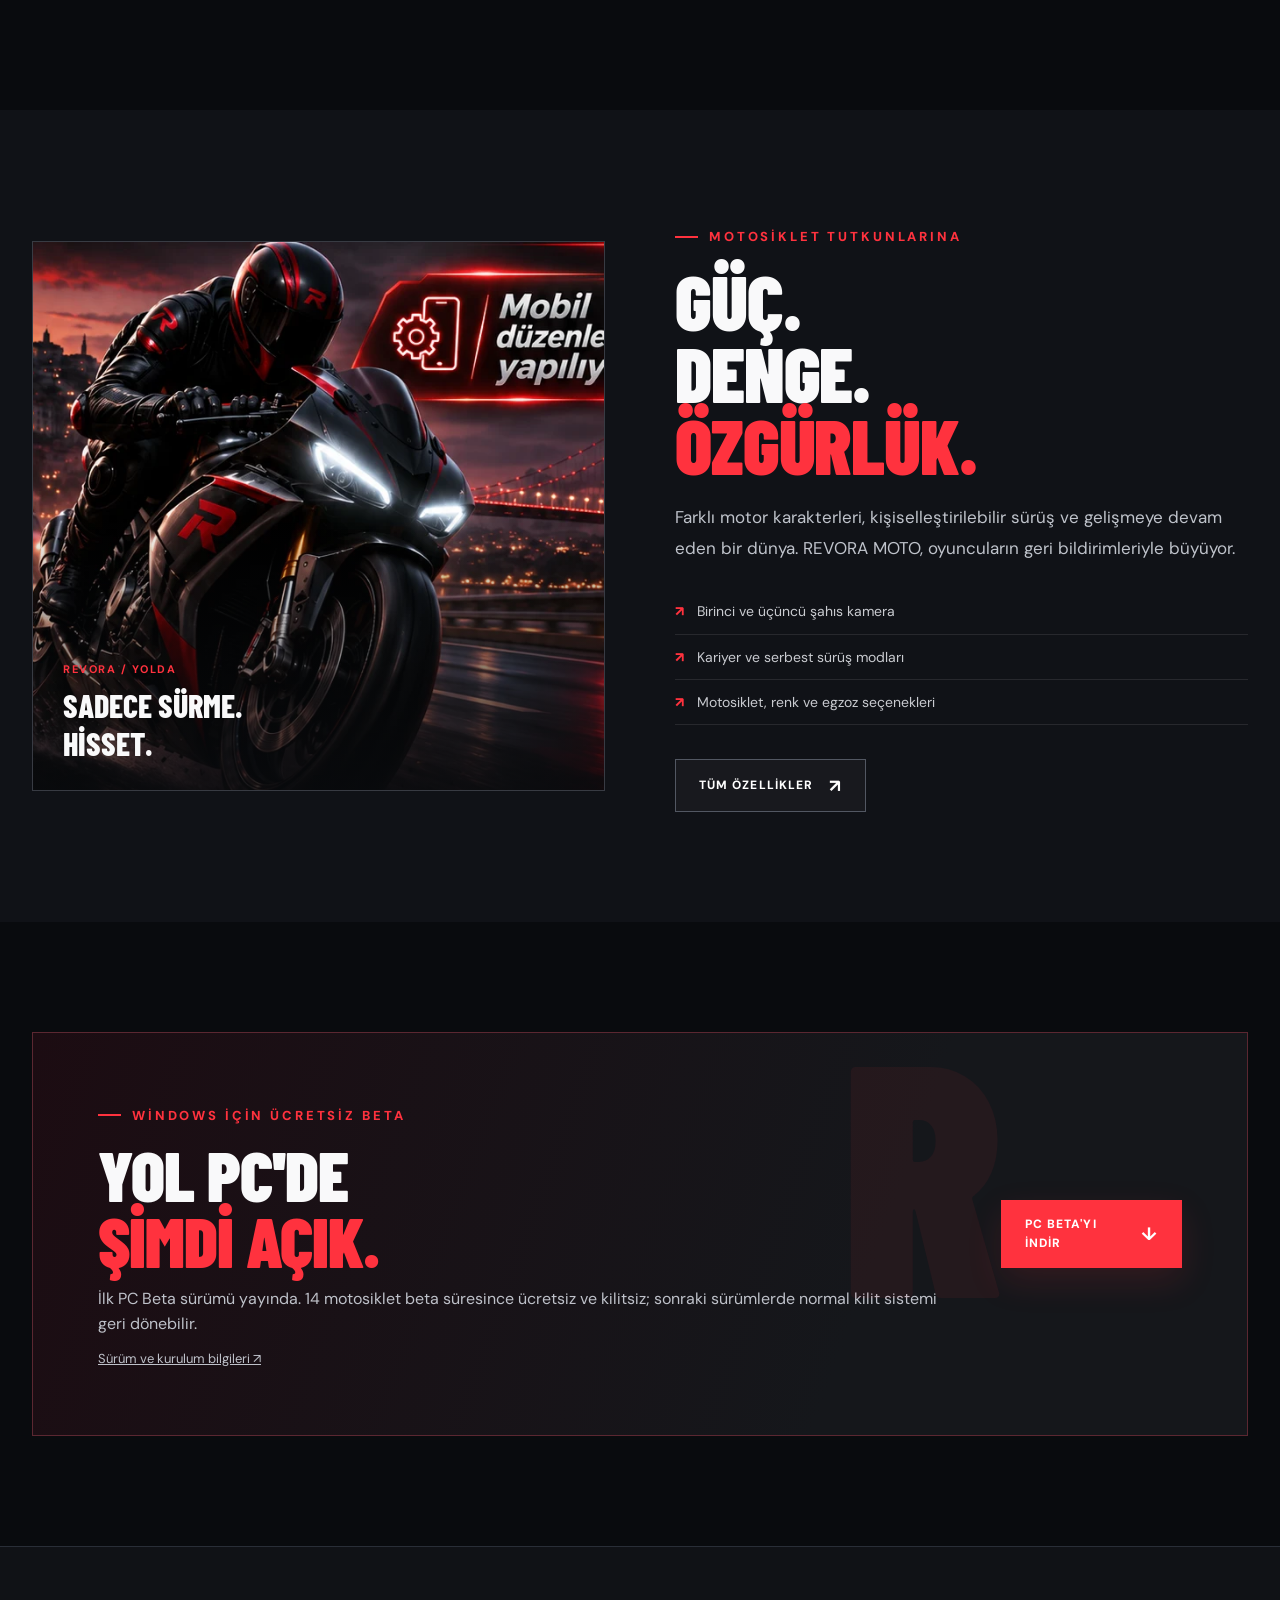
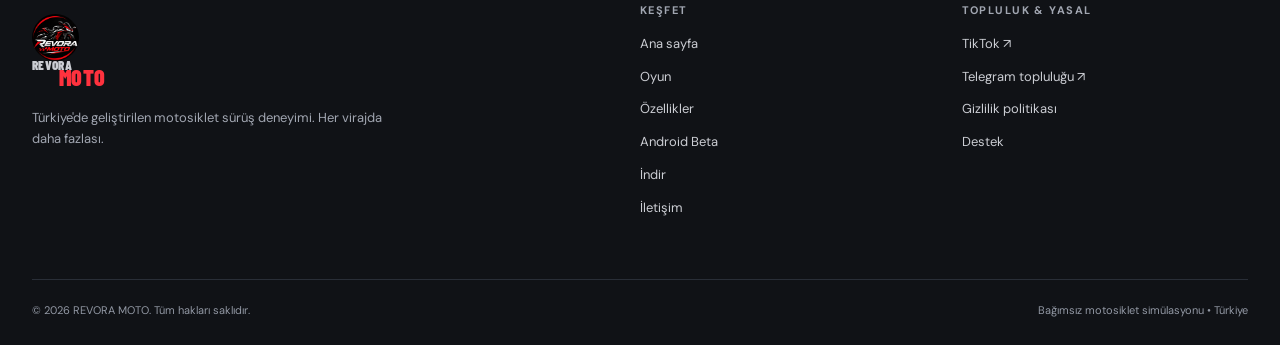
==== commit d42938f3: "Add files via upload" ====
--- a/index.html
+++ b/index.html
@@ -1,3 +1,3 @@
 <!DOCTYPE html>
-<html lang="tr"><head><meta charset="utf-8"/><meta content="width=device-width,initial-scale=1" name="viewport"/><meta content="#090b0e" name="theme-color"/><meta content="REVORA MOTO resmi oyun sitesi. Gerçekçi motosiklet sürüşü, PC ve mobil platform planları." name="description"/><title>Ana Sayfa | REVORA MOTO</title><link href="assets/images/icon.png" rel="icon" type="image/png"/><link href="assets/css/style.css" rel="stylesheet"/><link href="https://fonts.googleapis.com" rel="preconnect"/><link crossorigin="" href="https://fonts.gstatic.com" rel="preconnect"/></head><body><header class="site-header"><div class="container header-inner"><a aria-label="REVORA MOTO ana sayfa" class="wordmark" href="index.html"><img alt="" height="47" src="assets/images/revora-logo.webp" width="47"/><span>REVORA <span>MOTO</span></span></a><nav aria-label="Ana menü" class="nav-links" id="navigation"><a class="active" href="index.html">Ana sayfa</a><a class="" href="oyun.html">Oyun</a><a class="" href="ozellikler.html">Özellikler</a><a class="" href="indir.html">İndir</a><a class="" href="iletisim.html">İletişim</a></nav><a class="btn btn-red header-cta" href="https://github.com/cwtin00/revora-moto-downloads/releases/download/v0.1.0-beta/REVORA_MOTO_PC_BETA.zip">PC BETA İNDİR <span class="arrow">↓</span></a><button aria-controls="navigation" aria-expanded="false" aria-label="Menüyü aç" class="menu-toggle">☰</button></div></header><main><section class="hero grain"><div class="hero-visual"><img alt="Gece şehir yolunda spor motosiklet" fetchpriority="high" src="assets/images/hero-bike.webp"/></div><div class="container hero-content"><span class="eyebrow">PC BETA YAYINDA • MOBİL GELİŞTİRİLİYOR</span><h1>YOL SENİN.<br/><span class="red">KONTROL</span><br/>SENDE.</h1><p class="lead">REVORA MOTO: gerçekçi sürüş hissi, güçlü motor karakterleri, geniş yollar ve sınırlarını zorlayacağın bir motosiklet deneyimi.</p><div class="hero-actions"><a class="btn btn-red" href="https://github.com/cwtin00/revora-moto-downloads/releases/download/v0.1.0-beta/REVORA_MOTO_PC_BETA.zip">ÜCRETSİZ PC BETA İNDİR <span class="arrow">↓</span></a><a class="btn btn-outline" href="indir.html">BETA HAKKINDA <span class="arrow">→</span></a></div>
-<div class="hero-beta-note"><span class="beta-live-dot"></span><strong>PC BETA ÜCRETSİZ</strong><span>14 motosiklet geçici olarak açık • Windows 10/11</span></div><div class="hero-meta"><div><strong>GERÇEKÇİ FİZİK</strong><small>Kontrolü hisset</small></div><div><strong>FARKLI SÜRÜŞLER</strong><small>Şehir, otoban, viraj</small></div><div><strong>PC BETA YAYINDA</strong><small>Mobil optimizasyon sürüyor</small></div></div></div><div class="hero-scroll">AŞAĞI KAYDIR</div></section><div aria-hidden="true" class="ticker"><div class="ticker-track"><span>REVORA MOTO</span><span>GERÇEKÇİ SÜRÜŞ</span><span>LASTİK SARMA</span><span>KARİYER MODU</span><span>ŞEHİR &amp; OTOBAN</span><span>REVORA MOTO</span><span>GERÇEKÇİ SÜRÜŞ</span><span>LASTİK SARMA</span><span>KARİYER MODU</span><span>ŞEHİR &amp; OTOBAN</span></div></div><section class="section"><div class="container"><div class="section-header reveal"><div><span class="eyebrow">Sürüş deneyimi</span><h2>HER DETAYDA<br/><span class="red">HIZI HİSSET.</span></h2></div><p class="lead">Motorun tepkisinden virajdaki yatışına kadar her şey seni sürüşün içine çekmek için geliştiriliyor.</p></div><div class="feature-grid"><article class="feature-card reveal"><span class="feature-num">01 / FİZİK</span><h3>VİRAJI YAŞA.</h3><p>Dinamik yatış, gidon tepkisi ve motosikletle birlikte hareket eden sürücü.</p></article><article class="feature-card reveal"><span class="feature-num">02 / ÖZGÜRLÜK</span><h3>YOLU SEÇ.</h3><p>Şehir caddeleri, otoban yolları ve farklı sürüş ortamları.</p></article><article class="feature-card reveal"><span class="feature-num">03 / KONTROL</span><h3>ÇİZGİNİ ÇİZ.</h3><p>Wheelie, kontrollü arka lastik kayması, vites ve gaz tepkileri.</p></article></div></div></section><section class="section" style="background:#101217"><div class="container split"><div class="photo-panel reveal"><img alt="REVORA MOTO motosiklet sürüş tanıtımı" loading="lazy" src="assets/images/city-ride.webp"/><div class="photo-label"><small>REVORA / YOLDA</small>SADECE SÜRME.<br/>HİSSET.</div></div><div class="reveal"><span class="eyebrow">Motosiklet tutkunlarına</span><h2>GÜÇ.<br/>DENGE.<br/><span class="red">ÖZGÜRLÜK.</span></h2><p class="lead">Farklı motor karakterleri, kişiselleştirilebilir sürüş ve gelişmeye devam eden bir dünya. REVORA MOTO, oyuncuların geri bildirimleriyle büyüyor.</p><ul class="bullet-check"><li>Birinci ve üçüncü şahıs kamera</li><li>Kariyer ve serbest sürüş modları</li><li>Motosiklet, renk ve egzoz seçenekleri</li></ul><a class="btn btn-outline" href="ozellikler.html">TÜM ÖZELLİKLER <span class="arrow">↗</span></a></div></div></section><section class="section"><div class="container"><div class="callout reveal"><div><span class="eyebrow">Windows için ücretsiz beta</span><h2>YOL PC'DE<br/><span class="red">ŞİMDİ AÇIK.</span></h2><p>İlk PC Beta sürümü yayında. 14 motosiklet beta süresince ücretsiz ve kilitsiz; sonraki sürümlerde normal kilit sistemi geri dönebilir.</p><p class="small" style="margin-top:12px"><a href="indir.html" style="text-decoration:underline">Sürüm ve kurulum bilgileri ↗</a></p></div><a class="btn btn-red" href="https://github.com/cwtin00/revora-moto-downloads/releases/download/v0.1.0-beta/REVORA_MOTO_PC_BETA.zip">PC BETA'YI İNDİR <span class="arrow">↓</span></a></div></div></section></main><footer class="footer"><div class="container"><div class="footer-grid"><div><a class="wordmark" href="index.html"><img alt="" height="47" src="assets/images/revora-logo.webp" width="47"/><span>REVORA <span>MOTO</span></span></a><p class="muted" style="max-width:360px;margin-top:22px;font-size:13px">Türkiye'de geliştirilen motosiklet sürüş deneyimi. Her virajda daha fazlası.</p></div><div><h4>Keşfet</h4><a href="index.html">Ana sayfa</a><a href="oyun.html">Oyun</a><a href="ozellikler.html">Özellikler</a><a href="indir.html">İndir</a><a href="iletisim.html">İletişim</a></div><div><h4>Topluluk &amp; yasal</h4><a data-tiktok-link="" href="#" rel="noopener noreferrer" target="_blank">TikTok ↗</a><a data-telegram-link="" href="https://t.me/+flix45VnpHE5ZTc0" rel="noopener noreferrer" target="_blank">Telegram topluluğu ↗</a><a href="gizlilik.html">Gizlilik politikası</a><a href="iletisim.html">Destek</a></div></div><div class="footer-bottom"><span>© 2026 REVORA MOTO. Tüm hakları saklıdır.</span><span>Bağımsız motosiklet simülasyonu • Türkiye</span></div></div></footer><script src="assets/js/config.js"></script><script src="assets/js/main.js"></script></body></html>+<html lang="tr"><head><meta charset="utf-8"/><meta content="width=device-width,initial-scale=1" name="viewport"/><meta content="#090b0e" name="theme-color"/><meta content="REVORA MOTO resmi oyun sitesi. Gerçekçi motosiklet sürüşü, PC ve mobil platform planları." name="description"/><title>Ana Sayfa | REVORA MOTO</title><link href="assets/images/icon.png" rel="icon" type="image/png"/><link href="assets/css/style.css" rel="stylesheet"/><link href="https://fonts.googleapis.com" rel="preconnect"/><link crossorigin="" href="https://fonts.gstatic.com" rel="preconnect"/></head><body><header class="site-header"><div class="container header-inner"><a aria-label="REVORA MOTO ana sayfa" class="wordmark" href="index.html"><img alt="" height="47" src="assets/images/revora-logo.webp" width="47"/><span>REVORA <span>MOTO</span></span></a><nav aria-label="Ana menü" class="nav-links" id="navigation"><a class="active" href="index.html">Ana sayfa</a><a class="" href="oyun.html">Oyun</a><a class="" href="ozellikler.html">Özellikler</a><a class="" href="beta.html">Android Beta</a><a href="indir.html">İndir</a><a class="" href="iletisim.html">İletişim</a></nav><a class="btn btn-red header-cta" href="https://github.com/cwtin00/revora-moto-downloads/releases/download/v0.1.0-beta/REVORA_MOTO_PC_BETA.zip">PC BETA İNDİR <span class="arrow">↓</span></a><button aria-controls="navigation" aria-expanded="false" aria-label="Menüyü aç" class="menu-toggle">☰</button></div></header><main><section class="hero grain"><div class="hero-visual"><img alt="Gece şehir yolunda spor motosiklet" fetchpriority="high" src="assets/images/hero-bike.webp"/></div><div class="container hero-content"><span class="eyebrow">PC VE ANDROID BETA YAYINDA</span><h1>YOL SENİN.<br/><span class="red">KONTROL</span><br/>SENDE.</h1><p class="lead">REVORA MOTO: gerçekçi sürüş hissi, güçlü motor karakterleri, geniş yollar ve sınırlarını zorlayacağın bir motosiklet deneyimi.</p><div class="hero-actions"><a class="btn btn-red" href="https://github.com/cwtin00/revora-moto-downloads/releases/download/v0.1.0-beta/REVORA_MOTO_PC_BETA.zip">ÜCRETSİZ PC BETA İNDİR <span class="arrow">↓</span></a><a class="btn btn-outline" href="beta.html">ANDROID BETA’YA KATIL <span class="arrow">→</span></a></div>
+<div class="hero-beta-note"><span class="beta-live-dot"></span><strong>PC BETA ÜCRETSİZ</strong><span>14 motosiklet geçici olarak açık • Windows 10/11</span></div><div class="hero-meta"><div><strong>GERÇEKÇİ FİZİK</strong><small>Kontrolü hisset</small></div><div><strong>FARKLI SÜRÜŞLER</strong><small>Şehir, otoban, viraj</small></div><div><strong>PC BETA YAYINDA</strong><small>Android kapalı beta açık</small></div></div></div><div class="hero-scroll">AŞAĞI KAYDIR</div></section><div aria-hidden="true" class="ticker"><div class="ticker-track"><span>REVORA MOTO</span><span>GERÇEKÇİ SÜRÜŞ</span><span>LASTİK SARMA</span><span>KARİYER MODU</span><span>ŞEHİR &amp; OTOBAN</span><span>REVORA MOTO</span><span>GERÇEKÇİ SÜRÜŞ</span><span>LASTİK SARMA</span><span>KARİYER MODU</span><span>ŞEHİR &amp; OTOBAN</span></div></div><section class="section"><div class="container"><div class="section-header reveal"><div><span class="eyebrow">Sürüş deneyimi</span><h2>HER DETAYDA<br/><span class="red">HIZI HİSSET.</span></h2></div><p class="lead">Motorun tepkisinden virajdaki yatışına kadar her şey seni sürüşün içine çekmek için geliştiriliyor.</p></div><div class="feature-grid"><article class="feature-card reveal"><span class="feature-num">01 / FİZİK</span><h3>VİRAJI YAŞA.</h3><p>Dinamik yatış, gidon tepkisi ve motosikletle birlikte hareket eden sürücü.</p></article><article class="feature-card reveal"><span class="feature-num">02 / ÖZGÜRLÜK</span><h3>YOLU SEÇ.</h3><p>Şehir caddeleri, otoban yolları ve farklı sürüş ortamları.</p></article><article class="feature-card reveal"><span class="feature-num">03 / KONTROL</span><h3>ÇİZGİNİ ÇİZ.</h3><p>Wheelie, kontrollü arka lastik kayması, vites ve gaz tepkileri.</p></article></div></div></section><section class="section" style="background:#101217"><div class="container split"><div class="photo-panel reveal"><img alt="REVORA MOTO motosiklet sürüş tanıtımı" loading="lazy" src="assets/images/city-ride.webp"/><div class="photo-label"><small>REVORA / YOLDA</small>SADECE SÜRME.<br/>HİSSET.</div></div><div class="reveal"><span class="eyebrow">Motosiklet tutkunlarına</span><h2>GÜÇ.<br/>DENGE.<br/><span class="red">ÖZGÜRLÜK.</span></h2><p class="lead">Farklı motor karakterleri, kişiselleştirilebilir sürüş ve gelişmeye devam eden bir dünya. REVORA MOTO, oyuncuların geri bildirimleriyle büyüyor.</p><ul class="bullet-check"><li>Birinci ve üçüncü şahıs kamera</li><li>Kariyer ve serbest sürüş modları</li><li>Motosiklet, renk ve egzoz seçenekleri</li></ul><a class="btn btn-outline" href="ozellikler.html">TÜM ÖZELLİKLER <span class="arrow">↗</span></a></div></div></section><section class="section"><div class="container"><div class="callout reveal"><div><span class="eyebrow">Windows için ücretsiz beta</span><h2>YOL PC'DE<br/><span class="red">ŞİMDİ AÇIK.</span></h2><p>İlk PC Beta sürümü yayında. 14 motosiklet beta süresince ücretsiz ve kilitsiz; sonraki sürümlerde normal kilit sistemi geri dönebilir.</p><p class="small" style="margin-top:12px"><a href="indir.html" style="text-decoration:underline">Sürüm ve kurulum bilgileri ↗</a></p></div><a class="btn btn-red" href="https://github.com/cwtin00/revora-moto-downloads/releases/download/v0.1.0-beta/REVORA_MOTO_PC_BETA.zip">PC BETA'YI İNDİR <span class="arrow">↓</span></a></div></div></section></main><footer class="footer"><div class="container"><div class="footer-grid"><div><a class="wordmark" href="index.html"><img alt="" height="47" src="assets/images/revora-logo.webp" width="47"/><span>REVORA <span>MOTO</span></span></a><p class="muted" style="max-width:360px;margin-top:22px;font-size:13px">Türkiye'de geliştirilen motosiklet sürüş deneyimi. Her virajda daha fazlası.</p></div><div><h4>Keşfet</h4><a href="index.html">Ana sayfa</a><a href="oyun.html">Oyun</a><a href="ozellikler.html">Özellikler</a><a href="beta.html">Android Beta</a><a href="indir.html">İndir</a><a href="iletisim.html">İletişim</a></div><div><h4>Topluluk &amp; yasal</h4><a data-tiktok-link="" href="#" rel="noopener noreferrer" target="_blank">TikTok ↗</a><a data-telegram-link="" href="https://t.me/+flix45VnpHE5ZTc0" rel="noopener noreferrer" target="_blank">Telegram topluluğu ↗</a><a href="gizlilik.html">Gizlilik politikası</a><a href="iletisim.html">Destek</a></div></div><div class="footer-bottom"><span>© 2026 REVORA MOTO. Tüm hakları saklıdır.</span><span>Bağımsız motosiklet simülasyonu • Türkiye</span></div></div></footer><script src="assets/js/config.js"></script><script src="assets/js/main.js"></script></body></html>
--- a/assets/css/style.css
+++ b/assets/css/style.css
@@ -37,3 +37,6 @@
 .beta-terms p{font-size:13px;color:#c5c7d0;line-height:1.75;margin:8px 0 0}
 .beta-terms p strong{color:#fff}
 @media(max-width:760px){.download-card{padding:25px}.download-card .platform{gap:9px;flex-wrap:wrap}.download-card h2{font-size:clamp(54px,13vw,82px)}.download-actions .btn{width:100%}.beta-highlights{gap:6px}.beta-highlights>div{padding:11px 8px}.beta-highlights strong{font-size:26px}.beta-highlights span{font-size:9px}.hero-beta-note{margin-top:0;line-height:1.5}.hero-actions .btn{white-space:normal;text-align:center}}
+
+/* Android kapali beta katilim sayfasi */
+.beta-banner{padding:165px 0 80px;background:radial-gradient(circle at 85% 30%,#a7192d31,transparent 52%),#101116}.beta-banner-layout{display:grid;grid-template-columns:1.2fr .8fr;gap:38px;align-items:center}.beta-banner h1{font-size:clamp(56px,7vw,100px)}.beta-banner img{width:100%;height:360px;object-fit:cover;border:1px solid #453039}.beta-banner .btn{margin-top:12px}.beta-section{padding:70px 0 100px;background:linear-gradient(#090b0e,#1b1017)}.beta-center{max-width:820px;text-align:center}.beta-center h2{margin:17px 0 32px}.beta-center .eyebrow:before{display:none}.beta-card-list{display:grid;gap:13px;text-align:left}.beta-card{display:flex;align-items:center;gap:20px;padding:25px;border:1px solid #403842;background:linear-gradient(100deg,#25171f,#17191e);transition:transform .2s,border-color .2s}.beta-card:hover{border-color:#ff323e;transform:translateY(-3px)}.beta-num{color:#ff323e;font:900 46px/1 'Barlow Condensed',Impact,sans-serif}.beta-card span:nth-child(2){display:grid;gap:4px;flex:1}.beta-card strong{font:800 29px/1.1 'Barlow Condensed',Impact,sans-serif;text-transform:uppercase}.beta-card small{font-size:12px;color:#bcc0c9}.beta-card>b{font-size:29px;color:#ff5662}.beta-alert{margin-top:23px;background:#2c151d;border-left:3px solid #ff323e;padding:22px;text-align:left;font-size:13px;color:#e0d9dd;line-height:1.8}.beta-other{display:flex;gap:12px;justify-content:center;flex-wrap:wrap;margin-top:24px}@media(max-width:760px){.beta-banner{padding:116px 0 43px}.beta-banner-layout{grid-template-columns:1fr;gap:22px}.beta-banner h1{font-size:clamp(54px,13vw,80px)}.beta-banner img{height:215px}.beta-section{padding:48px 0 70px}.beta-card{padding:18px 14px;gap:13px}.beta-num{font-size:37px}.beta-card strong{font-size:25px}.beta-card small{font-size:11px}.beta-other .btn{width:100%}}
